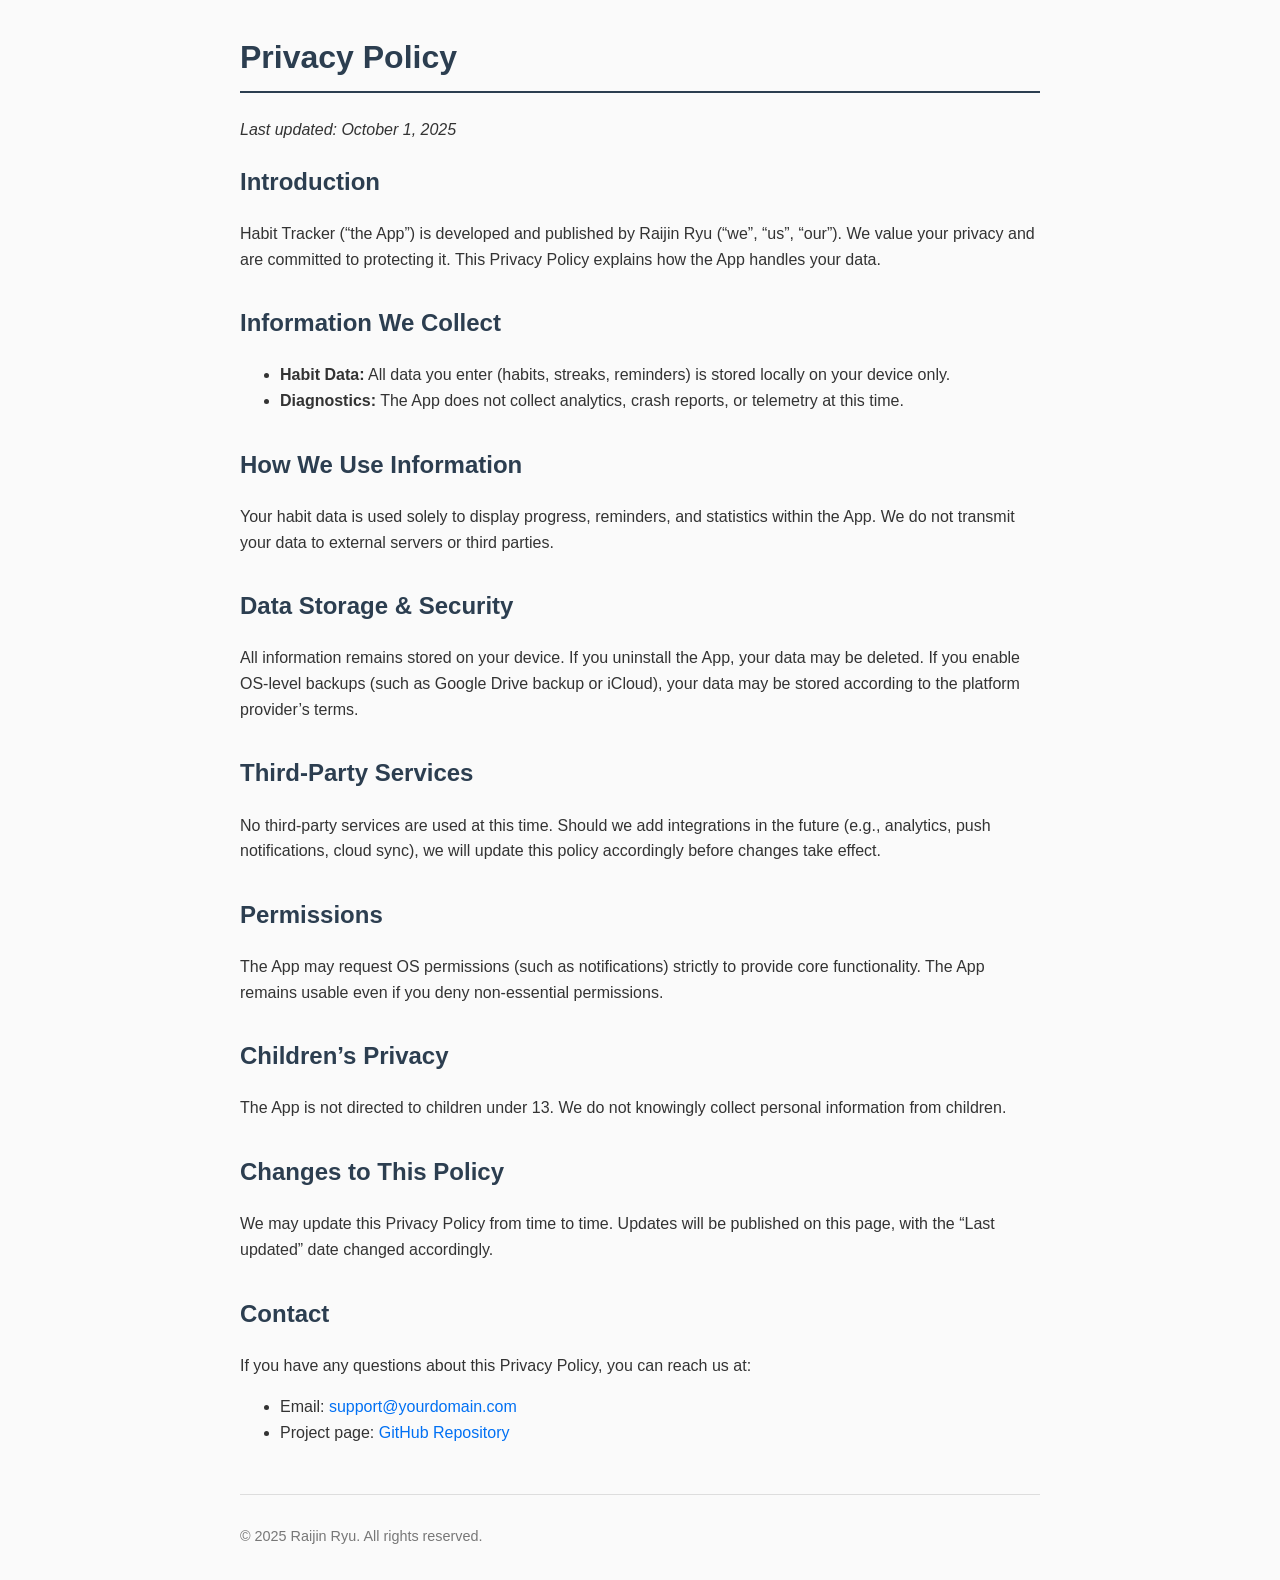
==== docs/privacy-policy.html @ e4d0b1c9 "docs: add polished HTML privacy policy (Related to #39)" ====
<!DOCTYPE html>
<html lang="en">
<head>
  <meta charset="UTF-8">
  <meta name="viewport" content="width=device-width, initial-scale=1.0">
  <title>Privacy Policy — Habit Tracker</title>
  <style>
    body {
      font-family: -apple-system, BlinkMacSystemFont, "Segoe UI", Roboto, Oxygen, Ubuntu, Cantarell, "Open Sans", "Helvetica Neue", sans-serif;
      line-height: 1.6;
      max-width: 800px;
      margin: 2rem auto;
      padding: 0 1rem;
      background: #fafafa;
      color: #333;
    }
    h1, h2 {
      color: #2c3e50;
    }
    h1 {
      border-bottom: 2px solid #2c3e50;
      padding-bottom: 0.5rem;
      margin-bottom: 1.5rem;
    }
    section {
      margin-bottom: 2rem;
    }
    footer {
      font-size: 0.9em;
      color: #777;
      margin-top: 3rem;
      border-top: 1px solid #ddd;
      padding-top: 1rem;
    }
    a {
      color: #0070f3;
      text-decoration: none;
    }
    a:hover {
      text-decoration: underline;
    }
  </style>
</head>
<body>
  <h1>Privacy Policy</h1>
  <p><em>Last updated: October 1, 2025</em></p>

  <section>
    <h2>Introduction</h2>
    <p>Habit Tracker (“the App”) is developed and published by Raijin Ryu (“we”, “us”, “our”). We value your privacy and are committed to protecting it. This Privacy Policy explains how the App handles your data.</p>
  </section>

  <section>
    <h2>Information We Collect</h2>
    <ul>
      <li><strong>Habit Data:</strong> All data you enter (habits, streaks, reminders) is stored locally on your device only.</li>
      <li><strong>Diagnostics:</strong> The App does not collect analytics, crash reports, or telemetry at this time.</li>
    </ul>
  </section>

  <section>
    <h2>How We Use Information</h2>
    <p>Your habit data is used solely to display progress, reminders, and statistics within the App. We do not transmit your data to external servers or third parties.</p>
  </section>

  <section>
    <h2>Data Storage & Security</h2>
    <p>All information remains stored on your device. If you uninstall the App, your data may be deleted. If you enable OS-level backups (such as Google Drive backup or iCloud), your data may be stored according to the platform provider’s terms.</p>
  </section>

  <section>
    <h2>Third-Party Services</h2>
    <p>No third-party services are used at this time. Should we add integrations in the future (e.g., analytics, push notifications, cloud sync), we will update this policy accordingly before changes take effect.</p>
  </section>

  <section>
    <h2>Permissions</h2>
    <p>The App may request OS permissions (such as notifications) strictly to provide core functionality. The App remains usable even if you deny non-essential permissions.</p>
  </section>

  <section>
    <h2>Children’s Privacy</h2>
    <p>The App is not directed to children under 13. We do not knowingly collect personal information from children.</p>
  </section>

  <section>
    <h2>Changes to This Policy</h2>
    <p>We may update this Privacy Policy from time to time. Updates will be published on this page, with the “Last updated” date changed accordingly.</p>
  </section>

  <section>
    <h2>Contact</h2>
    <p>If you have any questions about this Privacy Policy, you can reach us at:</p>
    <ul>
      <li>Email: <a href="mailto:support@yourdomain.com">support@yourdomain.com</a></li>
      <li>Project page: <a href="https://github.com/dewiest-aviator/habit_tracker">GitHub Repository</a></li>
    </ul>
  </section>

  <footer>
    <p>&copy; 2025 Raijin Ryu. All rights reserved.</p>
  </footer>
</body>
</html>
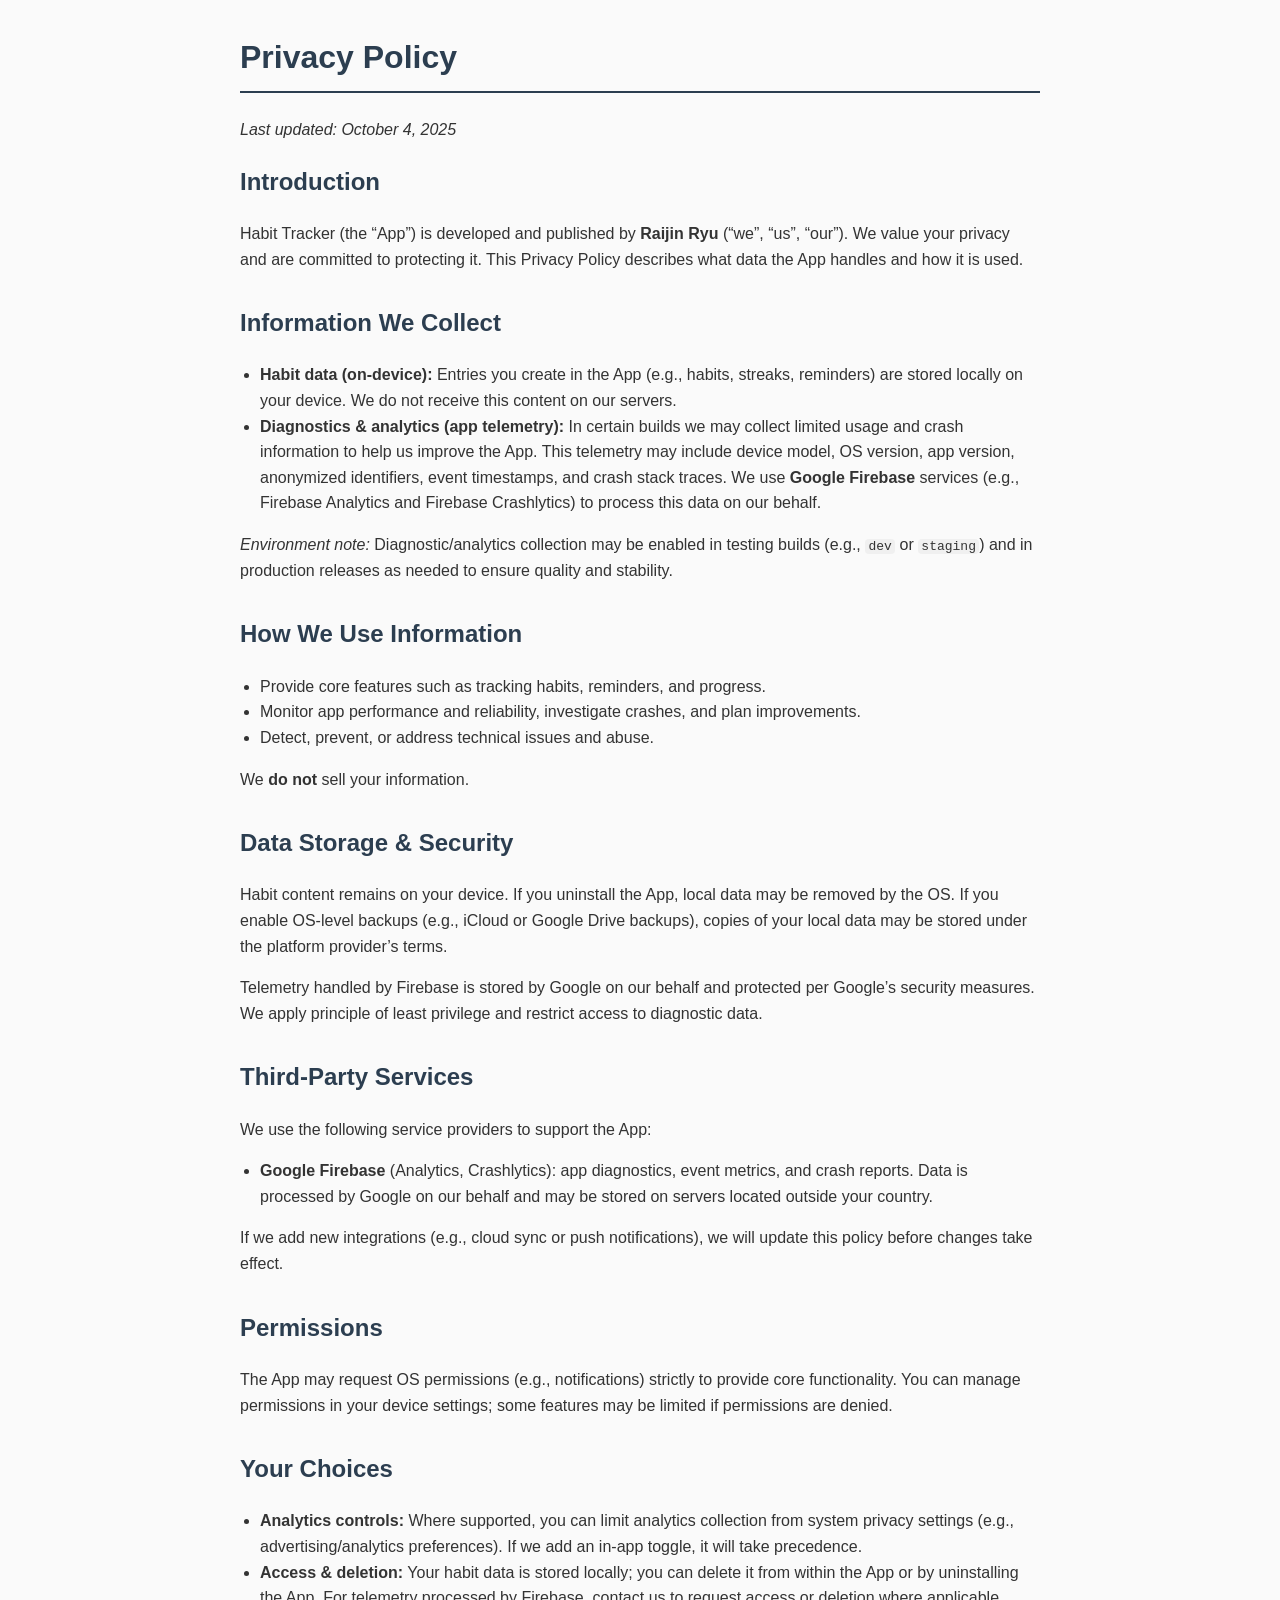
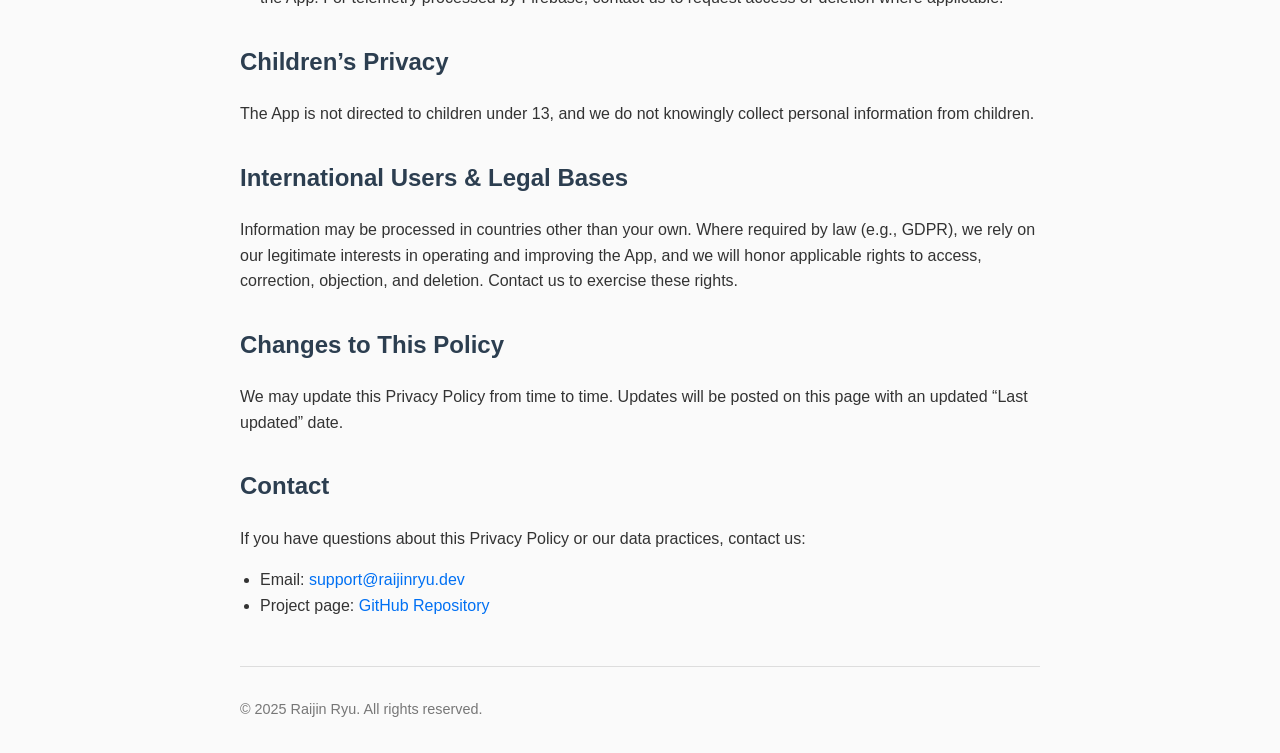
==== commit c8e08958: "docs: update Privacy Policy for Firebase telemetry + unify styling" ====
--- a/docs/privacy-policy.html
+++ b/docs/privacy-policy.html
@@ -1,8 +1,8 @@
 <!DOCTYPE html>
 <html lang="en">
 <head>
-  <meta charset="UTF-8">
-  <meta name="viewport" content="width=device-width, initial-scale=1.0">
+  <meta charset="UTF-8" />
+  <meta name="viewport" content="width=device-width, initial-scale=1.0" />
   <title>Privacy Policy — Habit Tracker</title>
   <style>
     body {
@@ -14,91 +14,98 @@
       background: #fafafa;
       color: #333;
     }
-    h1, h2 {
-      color: #2c3e50;
-    }
-    h1 {
-      border-bottom: 2px solid #2c3e50;
-      padding-bottom: 0.5rem;
-      margin-bottom: 1.5rem;
-    }
-    section {
-      margin-bottom: 2rem;
-    }
-    footer {
-      font-size: 0.9em;
-      color: #777;
-      margin-top: 3rem;
-      border-top: 1px solid #ddd;
-      padding-top: 1rem;
-    }
-    a {
-      color: #0070f3;
-      text-decoration: none;
-    }
-    a:hover {
-      text-decoration: underline;
-    }
+    h1, h2 { color: #2c3e50; }
+    h1 { border-bottom: 2px solid #2c3e50; padding-bottom: 0.5rem; margin-bottom: 1.5rem; }
+    section { margin-bottom: 2rem; }
+    footer { font-size: 0.9em; color: #777; margin-top: 3rem; border-top: 1px solid #ddd; padding-top: 1rem; }
+    a { color: #0070f3; text-decoration: none; }
+    a:hover { text-decoration: underline; }
+    ul { padding-left: 1.25rem; }
+    code { background: #f0f0f0; padding: 0 .2rem; border-radius: 4px; }
   </style>
 </head>
 <body>
   <h1>Privacy Policy</h1>
-  <p><em>Last updated: October 1, 2025</em></p>
+  <p><em>Last updated: October 4, 2025</em></p>
 
   <section>
     <h2>Introduction</h2>
-    <p>Habit Tracker (“the App”) is developed and published by Raijin Ryu (“we”, “us”, “our”). We value your privacy and are committed to protecting it. This Privacy Policy explains how the App handles your data.</p>
+    <p>Habit Tracker (the “App”) is developed and published by <strong>Raijin Ryu</strong> (“we”, “us”, “our”). We value your privacy and are committed to protecting it. This Privacy Policy describes what data the App handles and how it is used.</p>
   </section>
 
   <section>
     <h2>Information We Collect</h2>
     <ul>
-      <li><strong>Habit Data:</strong> All data you enter (habits, streaks, reminders) is stored locally on your device only.</li>
-      <li><strong>Diagnostics:</strong> The App does not collect analytics, crash reports, or telemetry at this time.</li>
+      <li><strong>Habit data (on‑device):</strong> Entries you create in the App (e.g., habits, streaks, reminders) are stored locally on your device. We do not receive this content on our servers.</li>
+      <li><strong>Diagnostics & analytics (app telemetry):</strong> In certain builds we may collect limited usage and crash information to help us improve the App. This telemetry may include device model, OS version, app version, anonymized identifiers, event timestamps, and crash stack traces. We use <strong>Google Firebase</strong> services (e.g., Firebase Analytics and Firebase Crashlytics) to process this data on our behalf.</li>
+    </ul>
+    <p><em>Environment note:</em> Diagnostic/analytics collection may be enabled in testing builds (e.g., <code>dev</code> or <code>staging</code>) and in production releases as needed to ensure quality and stability.</p>
+  </section>
+
+  <section>
+    <h2>How We Use Information</h2>
+    <ul>
+      <li>Provide core features such as tracking habits, reminders, and progress.</li>
+      <li>Monitor app performance and reliability, investigate crashes, and plan improvements.</li>
+      <li>Detect, prevent, or address technical issues and abuse.</li>
+    </ul>
+    <p>We <strong>do not</strong> sell your information.</p>
+  </section>
+
+  <section>
+    <h2>Data Storage & Security</h2>
+    <p>Habit content remains on your device. If you uninstall the App, local data may be removed by the OS. If you enable OS‑level backups (e.g., iCloud or Google Drive backups), copies of your local data may be stored under the platform provider’s terms.</p>
+    <p>Telemetry handled by Firebase is stored by Google on our behalf and protected per Google’s security measures. We apply principle of least privilege and restrict access to diagnostic data.</p>
+  </section>
+
+  <section>
+    <h2>Third‑Party Services</h2>
+    <p>We use the following service providers to support the App:</p>
+    <ul>
+      <li><strong>Google Firebase</strong> (Analytics, Crashlytics): app diagnostics, event metrics, and crash reports. Data is processed by Google on our behalf and may be stored on servers located outside your country.</li>
+    </ul>
+    <p>If we add new integrations (e.g., cloud sync or push notifications), we will update this policy before changes take effect.</p>
+  </section>
+
+  <section>
+    <h2>Permissions</h2>
+    <p>The App may request OS permissions (e.g., notifications) strictly to provide core functionality. You can manage permissions in your device settings; some features may be limited if permissions are denied.</p>
+  </section>
+
+  <section>
+    <h2>Your Choices</h2>
+    <ul>
+      <li><strong>Analytics controls:</strong> Where supported, you can limit analytics collection from system privacy settings (e.g., advertising/analytics preferences). If we add an in‑app toggle, it will take precedence.</li>
+      <li><strong>Access & deletion:</strong> Your habit data is stored locally; you can delete it from within the App or by uninstalling the App. For telemetry processed by Firebase, contact us to request access or deletion where applicable.</li>
     </ul>
   </section>
 
   <section>
-    <h2>How We Use Information</h2>
-    <p>Your habit data is used solely to display progress, reminders, and statistics within the App. We do not transmit your data to external servers or third parties.</p>
+    <h2>Children’s Privacy</h2>
+    <p>The App is not directed to children under 13, and we do not knowingly collect personal information from children.</p>
   </section>
 
   <section>
-    <h2>Data Storage & Security</h2>
-    <p>All information remains stored on your device. If you uninstall the App, your data may be deleted. If you enable OS-level backups (such as Google Drive backup or iCloud), your data may be stored according to the platform provider’s terms.</p>
-  </section>
-
-  <section>
-    <h2>Third-Party Services</h2>
-    <p>No third-party services are used at this time. Should we add integrations in the future (e.g., analytics, push notifications, cloud sync), we will update this policy accordingly before changes take effect.</p>
-  </section>
-
-  <section>
-    <h2>Permissions</h2>
-    <p>The App may request OS permissions (such as notifications) strictly to provide core functionality. The App remains usable even if you deny non-essential permissions.</p>
-  </section>
-
-  <section>
-    <h2>Children’s Privacy</h2>
-    <p>The App is not directed to children under 13. We do not knowingly collect personal information from children.</p>
+    <h2>International Users & Legal Bases</h2>
+    <p>Information may be processed in countries other than your own. Where required by law (e.g., GDPR), we rely on our legitimate interests in operating and improving the App, and we will honor applicable rights to access, correction, objection, and deletion. Contact us to exercise these rights.</p>
   </section>
 
   <section>
     <h2>Changes to This Policy</h2>
-    <p>We may update this Privacy Policy from time to time. Updates will be published on this page, with the “Last updated” date changed accordingly.</p>
+    <p>We may update this Privacy Policy from time to time. Updates will be posted on this page with an updated “Last updated” date.</p>
   </section>
 
   <section>
     <h2>Contact</h2>
-    <p>If you have any questions about this Privacy Policy, you can reach us at:</p>
+    <p>If you have questions about this Privacy Policy or our data practices, contact us:</p>
     <ul>
-      <li>Email: <a href="mailto:support@yourdomain.com">support@yourdomain.com</a></li>
+      <li>Email: <a href="mailto:support@raijinryu.dev">support@raijinryu.dev</a></li>
       <li>Project page: <a href="https://github.com/dewiest-aviator/habit_tracker">GitHub Repository</a></li>
     </ul>
   </section>
 
   <footer>
-    <p>&copy; 2025 Raijin Ryu. All rights reserved.</p>
+    <p>© 2025 Raijin Ryu. All rights reserved.</p>
   </footer>
 </body>
 </html>
